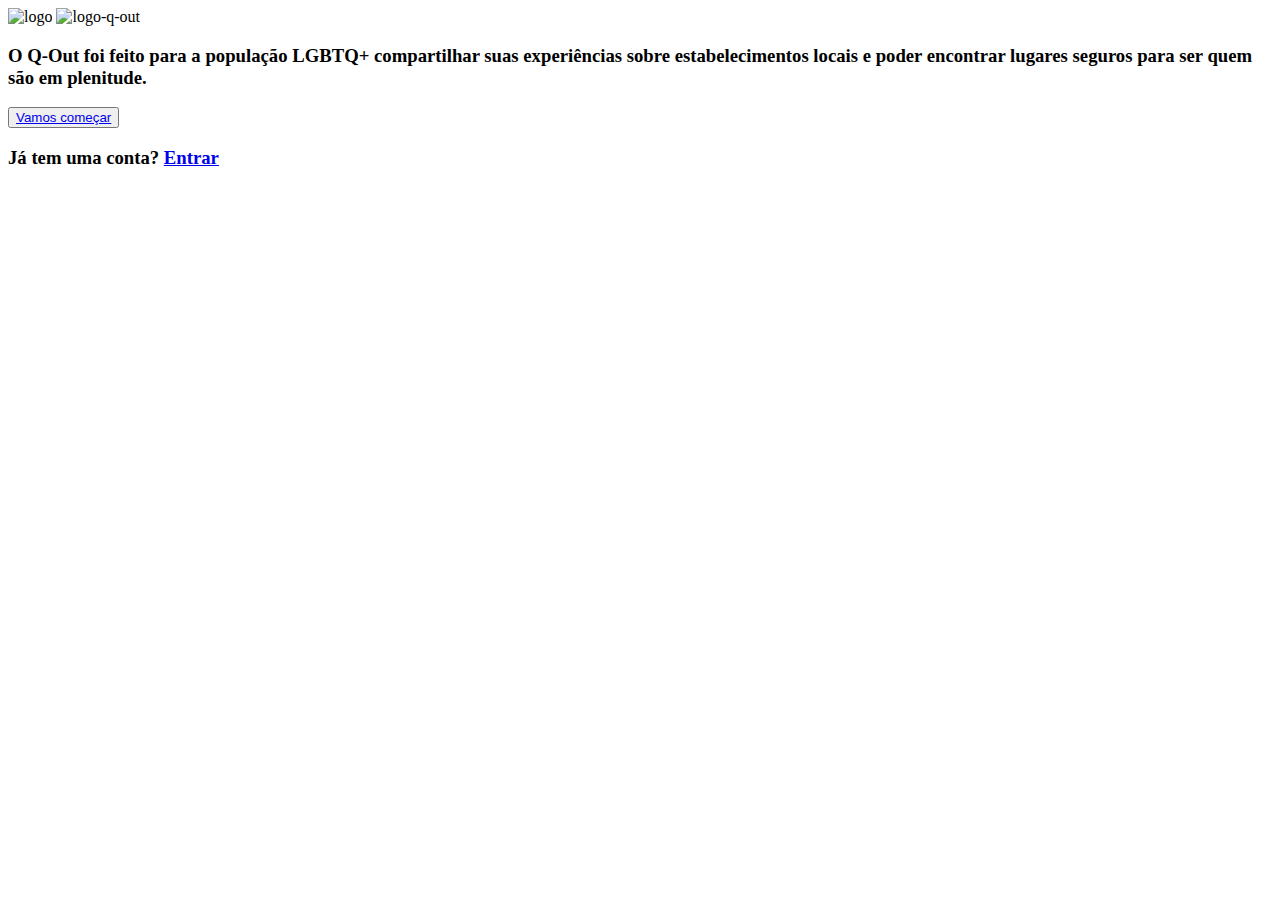
==== index.html @ a3737fed "first commit" ====
<!DOCTYPE html>
<html lang="en">
<head>
    <meta charset="UTF-8">
    <meta http-equiv="X-UA-Compatible" content="IE=edge">
    <meta name="viewport">
    <link rel="stylesheet" type="text/css" href="./qout/style/style.css">
    <title> Q-OUT </title>
</head>
<body>
    <div id="images">
        <img src="./qout/style/logo.png" alt="logo" width="60px" height="60px">

        <img src="./qout/style/boneco.png" alt="logo-q-out" width="120px" height="120px">

        <h3 id="texto-index">
            O Q-Out foi feito para a população
            LGBTQ+ compartilhar suas experiências
            sobre estabelecimentos locais e poder
            encontrar lugares seguros para ser quem
            são em plenitude.
        </h3>
    </div>

    <div>
        <button>
            <a href="/cadastro.html">Vamos começar</a>
        </button>
        <h3> Já tem uma conta? <a href="/login.html">Entrar</a></h3>
    </div>

</body>
</html>
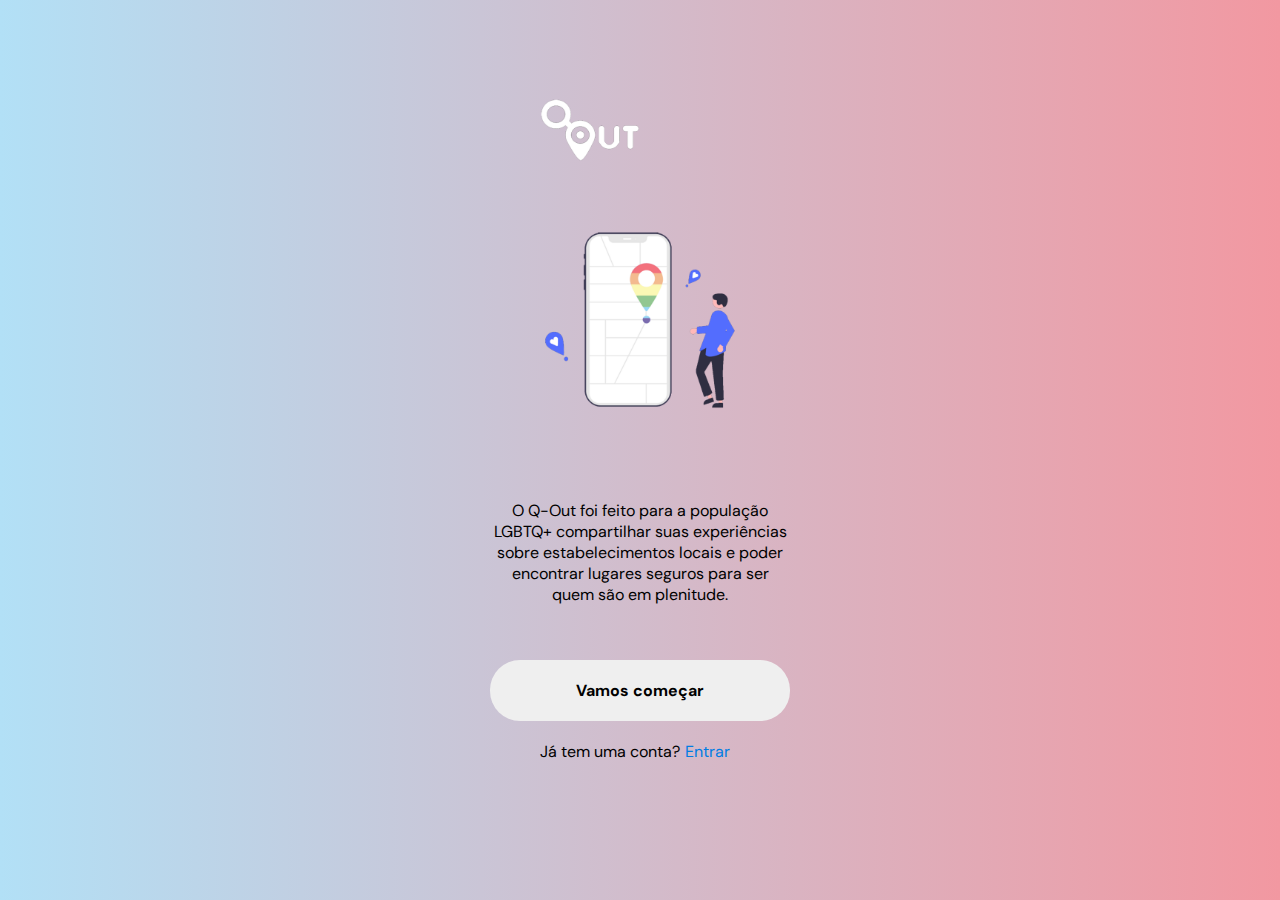
==== commit 13c72349: "first commit" ====
--- a/index.html
+++ b/index.html
@@ -4,29 +4,31 @@
     <meta charset="UTF-8">
     <meta http-equiv="X-UA-Compatible" content="IE=edge">
     <meta name="viewport">
-    <link rel="stylesheet" type="text/css" href="./qout/style/style.css">
+    <link rel="stylesheet" type="text/css" href="./style/style.css">
     <title> Q-OUT </title>
 </head>
 <body>
-    <div id="images">
-        <img src="./qout/style/logo.png" alt="logo" width="60px" height="60px">
+    <div>
+        <img class="imagem-index" src="./images/logo.png" alt="logo" width="100px" height="100px">
 
-        <img src="./qout/style/boneco.png" alt="logo-q-out" width="120px" height="120px">
+        <img class="imagem-index" src="./images/boneco.png" alt="logo-q-out" width="200px" height="200px">
 
-        <h3 id="texto-index">
+    </div>
+    <div>
+        <p class="textinho">
             O Q-Out foi feito para a população
             LGBTQ+ compartilhar suas experiências
             sobre estabelecimentos locais e poder
             encontrar lugares seguros para ser quem
             são em plenitude.
-        </h3>
+        </p>
     </div>
 
     <div>
-        <button>
-            <a href="/cadastro.html">Vamos começar</a>
+        <button class="botao">
+            <a class="link-botao" href="cadastro.html">Vamos começar</a>
         </button>
-        <h3> Já tem uma conta? <a href="/login.html">Entrar</a></h3>
+        <p class="texto-redirecionador"> Já tem uma conta?<a href="login.html">Entrar</a></p>
     </div>
 
 </body>
--- a/style/style.css
+++ b/style/style.css
@@ -0,0 +1,58 @@
+/* font importing */
+@import url('https://fonts.googleapis.com/css2?family=DM+Sans&display=swap');
+
+* {
+    margin: 0;
+    font-family: 'DM Sans', sans-serif;
+    padding: 20px;
+    font-size: 1em;
+}
+
+body {
+    background-image: linear-gradient( to right, #B2E0F6, #F298A1 );
+    display: flex;
+    flex-direction: column;
+    align-items: center;
+}
+
+.imagem-index {
+    display: block;
+}
+
+.textinho {
+    font-size: 1em;
+    text-align: center;
+    width: 300px;
+    height: 100px;
+}
+
+.botao {
+    border: 1px black;
+    border-radius: 30px;
+    width: 300px;
+}
+
+.botao:hover {
+    background: #f298a1 ;
+}
+
+.link-botao {
+    color: black;
+    font-weight: bold;
+    text-decoration: none;
+}
+
+.texto-redirecionador {
+    margin-left: 10%;
+
+}
+
+div p a {
+    color: rgb(0, 125, 228);
+    margin-left: 2%;
+    padding: 0;
+    text-decoration: none;
+}
+
+
+
